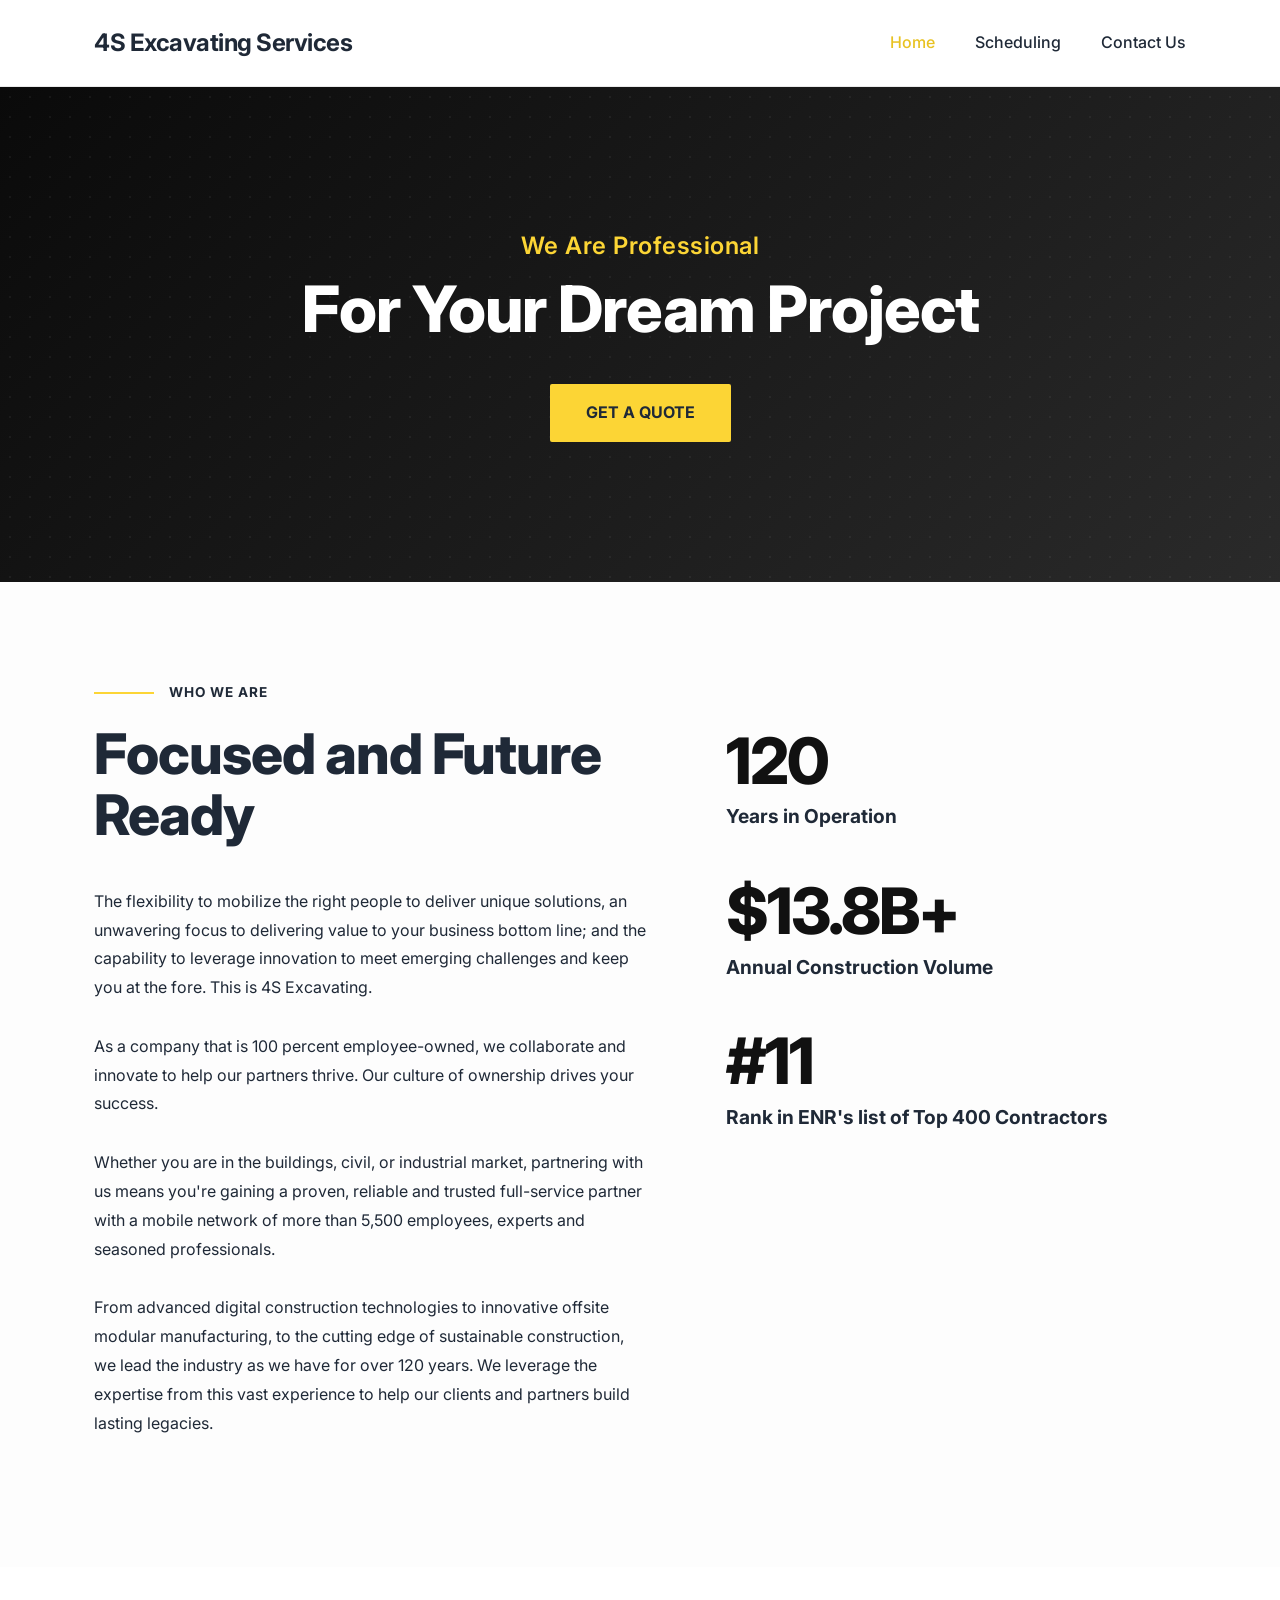
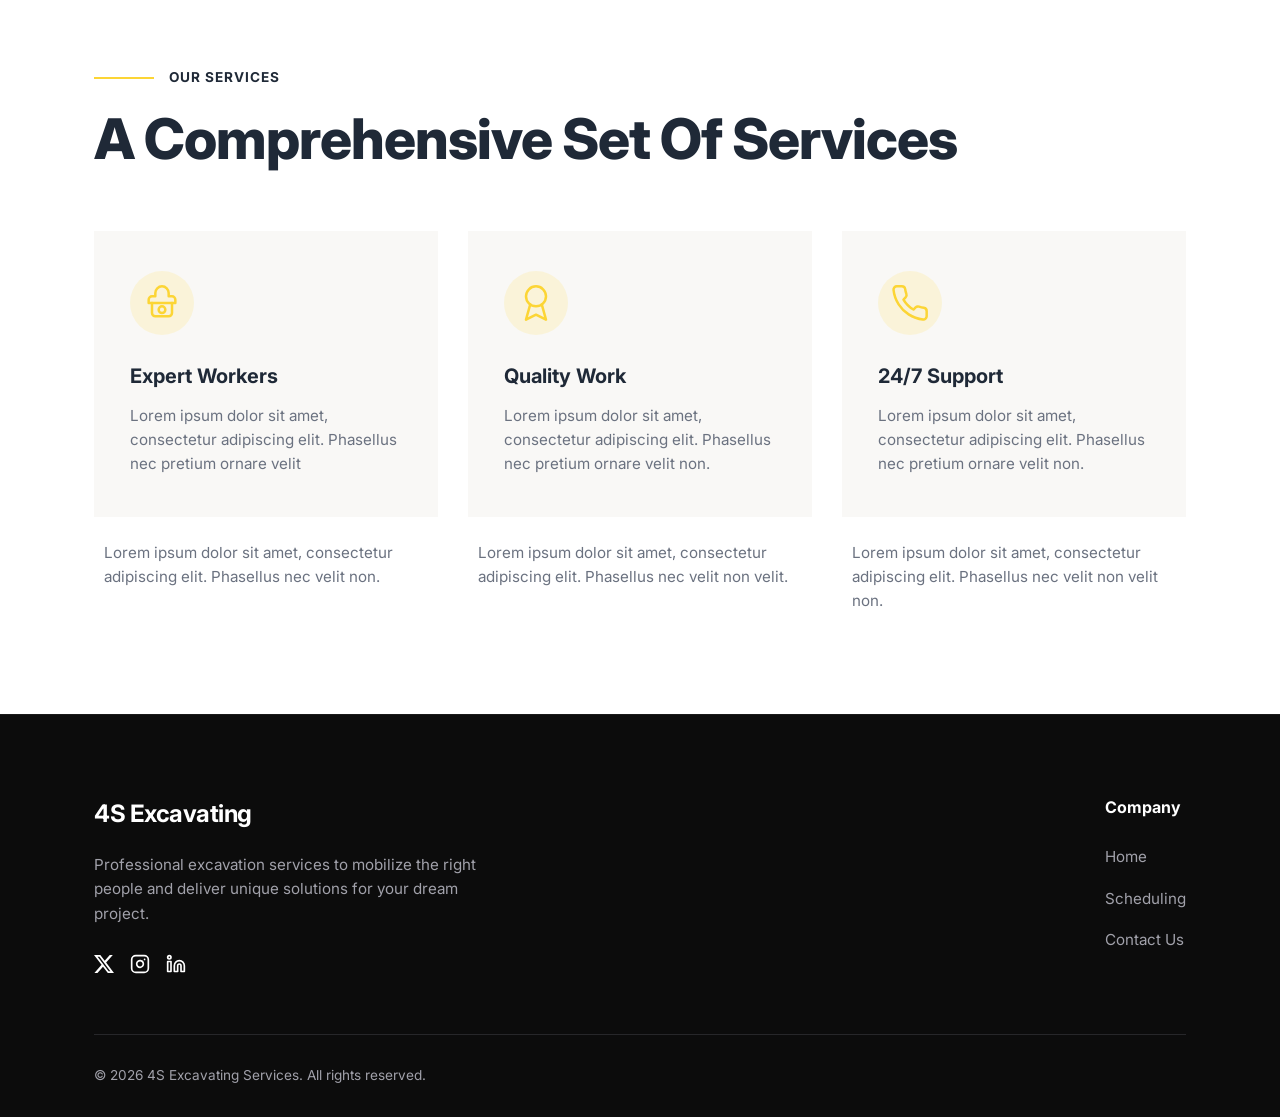
==== index.html @ 70fb63fd "feat: Added a responsive footer for all pages" ====
<!DOCTYPE html>
<html lang="en">
<head>
    <meta charset="UTF-8">
    <meta name="viewport" content="width=device-width, initial-scale=1.0">
    <meta name="description" content="4S Excavating Services - Professional for your dream project.">
    <title>4S Excavating Services</title>
    <link rel="stylesheet" href="styles/style.css">
    <script src="js/mobileMenu.js"></script>
</head>
<body>
    <!-- Navbar -->
    <header class="header">
        <div class="container nav-container">
            <a href="#" class="logo">4S Excavating Services</a>
            <nav class="nav">
                <ul class="nav-list">
                    <li><a href="index.html" class="nav-link active"><span class="link-text">Home</span><span class="mobile-arrow">&rsaquo;</span></a></li>
                    <li><a href="scheduling.html" class="nav-link"><span class="link-text">Scheduling</span><span class="mobile-arrow">&rsaquo;</span></a></li>
                    <li><a href="message.html" class="nav-link"><span class="link-text">Contact Us</span><span class="mobile-arrow">&rsaquo;</span></a></li>
                    <li class="mobile-socials">
                        <a href="#">Facebook</a>
                        <a href="#">Instagram</a>
                        <a href="#">Twitter</a>
                    </li>
                </ul>
            </nav>
            <button class="mobile-menu-btn" aria-label="Toggle menu">
                <span class="bar"></span>
                <span class="bar"></span>
                <span class="bar"></span>
            </button>
        </div>
    </header>

    <!-- Hero Section -->
    <section class="hero">
        <div class="hero-bg"></div>
        <div class="container hero-content">
            <h2 class="subtitle">We Are Professional</h2>
            <h1 class="title">For Your Dream Project</h1>
            <a href="#" class="btn btn-primary">GET A QUOTE</a>
        </div>
    </section>

    <!-- About Section -->
    <section class="about section-animate slide-up">
        <div class="container about-container">
            <div class="about-left">
                <div class="section-tag">
                    <span class="line"></span> WHO WE ARE
                </div>
                <h2>Focused and Future Ready</h2>
                <div class="about-text">
                    <p>The flexibility to mobilize the right people to deliver unique solutions, an unwavering focus to delivering value to your business bottom line; and the capability to leverage innovation to meet emerging challenges and keep you at the fore. This is 4S Excavating.</p>
                    <p>As a company that is 100 percent employee-owned, we collaborate and innovate to help our partners thrive. Our culture of ownership drives your success.</p>
                    <p>Whether you are in the buildings, civil, or industrial market, partnering with us means you're gaining a proven, reliable and trusted full-service partner with a mobile network of more than 5,500 employees, experts and seasoned professionals.</p>
                    <p>From advanced digital construction technologies to innovative offsite modular manufacturing, to the cutting edge of sustainable construction, we lead the industry as we have for over 120 years. We leverage the expertise from this vast experience to help our clients and partners build lasting legacies.</p>
                </div>
            </div>
            <div class="about-right">
                <div class="stat-item">
                    <h3 class="stat-number">120</h3>
                    <p class="stat-label">Years in Operation</p>
                </div>
                <div class="stat-item">
                    <h3 class="stat-number">$13.8B+</h3>
                    <p class="stat-label">Annual Construction Volume</p>
                </div>
                <div class="stat-item">
                    <h3 class="stat-number">#11</h3>
                    <p class="stat-label">Rank in ENR's list of Top 400 Contractors</p>
                </div>
            </div>
        </div>
    </section>

    <!-- Features Section -->
    <section class="features">
        <div class="container">
            <div class="section-tag section-animate slide-left">
                <span class="line"></span> OUR SERVICES
            </div>
            <h2 class="features-title section-animate slide-left" style="animation-delay: 0.1s">A Comprehensive Set Of Services</h2>
            
            <div class="features-grid">
                
                <!-- Column 1 -->
                <div class="feature-column section-animate slide-left" style="animation-delay: 0.2s">
                    <div class="card">
                        <div class="icon-wrapper">
                            <!-- User icon with hard hat -->
                            <svg width="40" height="40" viewBox="0 0 24 24" fill="none" stroke="currentColor" stroke-width="1.5" stroke-linecap="round" stroke-linejoin="round">
                                <path d="M12 2a4 4 0 0 0-4 4v2H6a2 2 0 0 0-2 2v2h16v-2a2 2 0 0 0-2-2h-2V6a4 4 0 0 0-4-4z"></path>
                                <path d="M6 12v6a2 2 0 0 0 2 2h8a2 2 0 0 0 2-2v-6"></path>
                                <circle cx="12" cy="16" r="2"></circle>
                            </svg>
                        </div>
                        <div class="card-text">
                            <h3>Expert Workers</h3>
                            <p>Lorem ipsum dolor sit amet, consectetur adipiscing elit. Phasellus nec pretium ornare velit</p>
                        </div>
                    </div>
                    <p class="bottom-text">Lorem ipsum dolor sit amet, consectetur adipiscing elit. Phasellus nec velit non.</p>
                </div>

                <!-- Column 2 -->
                <div class="feature-column section-animate slide-left" style="animation-delay: 0.3s">
                    <div class="card">
                        <div class="icon-wrapper">
                            <!-- Certificate icon -->
                            <svg width="40" height="40" viewBox="0 0 24 24" fill="none" stroke="currentColor" stroke-width="1.5" stroke-linecap="round" stroke-linejoin="round">
                                <path d="M12 15l-2 5l9-4l-9-4l2 5z" opacity="0"></path>
                                <circle cx="12" cy="8" r="6"></circle>
                                <path d="M15.5 13L18 22l-6-3l-6 3l2.5-9"></path>
                            </svg>
                        </div>
                        <div class="card-text">
                            <h3>Quality Work</h3>
                            <p>Lorem ipsum dolor sit amet, consectetur adipiscing elit. Phasellus nec pretium ornare velit non.</p>
                        </div>
                    </div>
                    <p class="bottom-text">Lorem ipsum dolor sit amet, consectetur adipiscing elit. Phasellus nec velit non velit.</p>
                </div>

                <!-- Column 3 -->
                <div class="feature-column section-animate slide-left" style="animation-delay: 0.4s">
                    <div class="card">
                        <div class="icon-wrapper">
                            <!-- Phone/Support icon -->
                            <svg width="40" height="40" viewBox="0 0 24 24" fill="none" stroke="currentColor" stroke-width="1.5" stroke-linecap="round" stroke-linejoin="round">
                                <path d="M22 16.92v3a2 2 0 0 1-2.18 2 19.79 19.79 0 0 1-8.63-3.07 19.5 19.5 0 0 1-6-6 19.79 19.79 0 0 1-3.07-8.67A2 2 0 0 1 4.11 2h3a2 2 0 0 1 2 1.72 12.84 12.84 0 0 0 .7 2.81 2 2 0 0 1-.45 2.11L8.09 9.91a16 16 0 0 0 6 6l1.27-1.27a2 2 0 0 1 2.11-.45 12.84 12.84 0 0 0 2.81.7A2 2 0 0 1 22 16.92z"></path>
                            </svg>
                        </div>
                        <div class="card-text">
                            <h3>24/7 Support</h3>
                            <p>Lorem ipsum dolor sit amet, consectetur adipiscing elit. Phasellus nec pretium ornare velit non.</p>
                        </div>
                    </div>
                    <p class="bottom-text">Lorem ipsum dolor sit amet, consectetur adipiscing elit. Phasellus nec velit non velit non.</p>
                </div>

            </div>
        </div>
    </section>
    <!-- Footer -->
    <footer class="footer">
        <div class="container">
            <div class="footer-top">
                <div class="footer-brand">
                    <a href="index.html" class="footer-logo">
                        4S Excavating
                    </a>
                    <p class="footer-desc">Professional excavation services to mobilize the right people and deliver unique solutions for your dream project.</p>
                    <div class="footer-socials">
                        <a href="#" aria-label="X">
                            <svg width="20" height="20" viewBox="0 0 24 24" fill="currentColor">
                                <path d="M18.901 1.153h3.68l-8.04 9.19L24 22.846h-7.406l-5.8-7.584-6.638 7.584H.474l8.6-9.83L0 1.154h7.594l5.243 6.932ZM17.61 20.644h2.039L6.486 3.24H4.298Z"/>
                            </svg>
                        </a>
                        <a href="#" aria-label="Instagram">
                            <svg width="20" height="20" viewBox="0 0 24 24" fill="none" stroke="currentColor" stroke-width="2" stroke-linecap="round" stroke-linejoin="round">
                                <rect x="2" y="2" width="20" height="20" rx="5" ry="5"></rect>
                                <path d="M16 11.37A4 4 0 1 1 12.63 8 4 4 0 0 1 16 11.37z"></path>
                                <line x1="17.5" y1="6.5" x2="17.51" y2="6.5"></line>
                            </svg>
                        </a>
                        <a href="#" aria-label="LinkedIn">
                            <svg width="20" height="20" viewBox="0 0 24 24" fill="none" stroke="currentColor" stroke-width="2" stroke-linecap="round" stroke-linejoin="round">
                                <path d="M16 8a6 6 0 0 1 6 6v7h-4v-7a2 2 0 0 0-2-2 2 2 0 0 0-2 2v7h-4v-7a6 6 0 0 1 6-6z"></path>
                                <rect x="2" y="9" width="4" height="12"></rect>
                                <circle cx="4" cy="4" r="2"></circle>
                            </svg>
                        </a>
                    </div>
                </div>
                <div class="footer-links-container">
                    <div class="footer-col">
                        <h4>Company</h4>
                        <ul>
                            <li><a href="index.html">Home</a></li>
                            <li><a href="scheduling.html">Scheduling</a></li>
                            <li><a href="message.html">Contact Us</a></li>
                        </ul>
                    </div>
                </div>
            </div>
            <div class="footer-bottom">
                <p>&copy; 2026 4S Excavating Services. All rights reserved.</p>
            </div>
        </div>
    </footer>
</body>
</html>
---- styles/style.css ----
@import url('https://fonts.googleapis.com/css2?family=Inter:wght@400;500;600;700;800&display=swap');

:root {
    /* Color scheme inspired by the second image */
    --clr-yellow: #fcd535;
    /* Bright yellow accent */
    --clr-yellow-hover: #e8c222;
    --clr-dark: #111111;
    /* Deep black/dark gray for hero */
    --clr-darker: #0a0a0a;
    --clr-white: #ffffff;
    --clr-bg-light: #fdfdfd;
    /* Main background */
    --clr-card-bg: #f5f5f5;
    /* Light gray for cards to stand out on white */

    --text-dark: #1f2937;
    --text-light: #ffffff;
    --text-muted: #6b7280;

    --font-main: 'Inter', sans-serif;
}

* {
    margin: 0;
    padding: 0;
    box-sizing: border-box;
}

body {
    font-family: var(--font-main);
    background-color: var(--clr-bg-light);
    color: var(--text-dark);
    line-height: 1.6;
    overflow-x: hidden;
}

.container {
    width: 100%;
    max-width: 1140px;
    margin: 0 auto;
    padding: 0 24px;
}

/* Navbar exactly like Image 1 (White background, dark text) */
.header {
    background-color: var(--clr-white);
    padding: 24px 0;
    width: 100%;
    border-bottom: 1px solid #eaeaea;
    /* Optional slight separation */
}

.nav-container {
    display: flex;
    justify-content: space-between;
    align-items: center;
}

.logo {
    font-size: 1.5rem;
    font-weight: 700;
    color: var(--text-dark);
    text-decoration: none;
    letter-spacing: -0.5px;
}

.nav-list {
    display: flex;
    list-style: none;
    gap: 40px;
}

.nav-link {
    text-decoration: none;
    color: var(--text-dark);
    font-weight: 500;
    font-size: 1rem;
    transition: color 0.3s ease;
}

.nav-link:hover,
.nav-link.active {
    color: var(--clr-yellow-hover);
}

.mobile-arrow,
.mobile-socials {
    display: none;
}

.mobile-menu-btn {
    display: none;
    background: none;
    border: none;
    cursor: pointer;
    flex-direction: column;
    gap: 5px;
}

.mobile-menu-btn .bar {
    width: 25px;
    height: 3px;
    background-color: var(--text-dark);
    transition: 0.3s;
}

/* Hero Section (Mimicking Image 1 layout, Image 2 dark aesthetics) */
.hero {
    position: relative;
    padding: 140px 0;
    /* Sleek dark gradient background instead of image */
    background: linear-gradient(135deg, var(--clr-darker) 0%, #2a2a2a 100%);
    color: var(--text-light);
    text-align: center;
}

/* Subtle pattern overlay to make it look "blended" and professional */
.hero::after {
    content: '';
    position: absolute;
    top: 0;
    left: 0;
    right: 0;
    bottom: 0;
    opacity: 0.05;
    background-image: radial-gradient(var(--clr-white) 1px, transparent 1px);
    background-size: 20px 20px;
    pointer-events: none;
}

.hero-content {
    position: relative;
    z-index: 2;
    display: flex;
    flex-direction: column;
    align-items: center;
    max-width: 800px;
}

.subtitle {
    font-size: 1.5rem;
    font-weight: 600;
    color: var(--clr-yellow);
    /* Yellow accent from image 2 */
    margin-bottom: 8px;
    letter-spacing: 0.5px;
}

.title {
    font-size: 4rem;
    font-weight: 800;
    color: var(--text-light);
    margin-bottom: 40px;
    line-height: 1.1;
    letter-spacing: -1px;
}

.btn {
    display: inline-block;
    padding: 16px 36px;
    font-size: 1rem;
    font-weight: 700;
    text-decoration: none;
    text-transform: uppercase;
    border: none;
    cursor: pointer;
    transition: all 0.3s ease;
    border-radius: 2px;
}

.btn-primary {
    background-color: var(--clr-yellow);
    color: var(--text-dark);
}

.btn-primary:hover {
    background-color: var(--clr-yellow-hover);
    transform: translateY(-2px);
}

.machines{
    padding: 50px 0;
    background-color: var(--clr-bg-light);
}

.machines h2{
    font-size: 3.5rem;
    font-weight: 800;
    color: var(--text-dark);
    margin-bottom: 40px;
    letter-spacing: -1px;
    line-height: 1.1;
}

.machine-title{
    font-size: 2rem;
}

.machine-image{
    width: 60%;
    object-fit: contain;
}

.machine-container{
    margin-bottom: 50px;
}

/* About Section */
.about {
    padding: 100px 0;
    background-color: var(--clr-bg-light);
}

.about-container {
    display: flex;
    gap: 80px;
    align-items: flex-start;
}

.about-left {
    flex: 1.2;
}

.about-right {
    flex: 1;
    display: flex;
    flex-direction: column;
    gap: 50px;
    padding-top: 50px;
}

.section-tag {
    display: flex;
    align-items: center;
    gap: 15px;
    font-size: 0.85rem;
    font-weight: 700;
    text-transform: uppercase;
    color: var(--text-dark);
    margin-bottom: 20px;
    letter-spacing: 1px;
}

.section-tag .line {
    width: 60px;
    height: 2px;
    background-color: var(--clr-yellow);
}

.about-left h2 {
    font-size: 3.5rem;
    font-weight: 800;
    color: var(--text-dark);
    margin-bottom: 40px;
    letter-spacing: -1px;
    line-height: 1.1;
}

.about-text p {
    font-size: 1rem;
    color: var(--text-dark);
    margin-bottom: 30px;
    line-height: 1.8;
}

.stat-item {
    display: flex;
    flex-direction: column;
}

.stat-number {
    font-size: 4rem;
    font-weight: 800;
    color: var(--clr-dark);
    line-height: 0.9;
    margin-bottom: 12px;
    letter-spacing: -2px;
}

.stat-label {
    font-size: 1.2rem;
    font-weight: 700;
    color: var(--text-dark);
}

/* Animations */
@keyframes slideUp {
    from {
        opacity: 0;
        transform: translateY(60px);
    }

    to {
        opacity: 1;
        transform: translateY(0);
    }
}

@keyframes slideLeft {
    from {
        opacity: 0;
        transform: translateX(-60px);
    }

    to {
        opacity: 1;
        transform: translateX(0);
    }
}

.section-animate {
    opacity: 0;
}

.section-animate.active.slide-up {
    animation: slideUp 0.8s cubic-bezier(0.16, 1, 0.3, 1) forwards;
}

.section-animate.active.slide-left {
    animation: slideLeft 0.8s cubic-bezier(0.16, 1, 0.3, 1) forwards;
}

/* Features Section */
.features {
    padding: 100px 0;
    background-color: var(--clr-white);
}

.features-title {
    font-size: 3.5rem;
    font-weight: 800;
    color: var(--text-dark);
    margin-bottom: 60px;
    letter-spacing: -1px;
    line-height: 1.1;
}

.features-grid {
    display: flex;
    gap: 30px;
}

.feature-column {
    flex: 1;
    display: flex;
    flex-direction: column;
    gap: 24px;
    /* Space between card and bottom text */
}

/* Cards (Wireframe shows side-by-side flex layout for icon and text inside a gray card) */
.card {
    background-color: #f9f8f6;
    padding: 40px 32px;
    display: flex;
    flex-direction: column;
    align-items: flex-start;
    gap: 25px;
    min-height: 200px;
    /* Equalizing heights */
    transition: transform 0.3s ease, box-shadow 0.3s ease;
    /* Adding a subtle left yellow border on hover for polish */
    border-left: 4px solid transparent;
}

.card:hover {
    transform: translateY(-5px);
    box-shadow: 0 10px 30px rgba(0, 0, 0, 0.05);
    border-left: 4px solid var(--clr-yellow);
}

.icon-wrapper {
    flex-shrink: 0;
    display: flex;
    align-items: center;
    justify-content: center;
    width: 64px;
    height: 64px;
    border-radius: 50%;
    /* Using dark icon scheme with yellow accents */
    background-color: rgba(252, 213, 53, 0.15);
    color: var(--clr-yellow);
}

/* Wait, wireframe icon is just a gray/black outline. Let's make it dark with yellow stroke! or just dark */
.icon-wrapper svg {
    color: var(--clr-yellow);
    transition: color 0.3s ease;
}

.card:hover .icon-wrapper svg {
    color: var(--clr-dark);
}

.card-text {
    flex-grow: 1;
}

.card-text h3 {
    font-size: 1.25rem;
    font-weight: 700;
    margin-bottom: 12px;
    color: var(--text-dark);
}

.card-text p {
    font-size: 0.95rem;
    color: var(--text-muted);
    line-height: 1.6;
}

.bottom-text {
    font-size: 0.95rem;
    color: var(--text-muted);
    line-height: 1.6;
    padding: 0 10px;
    /* Slightly inset like the wireframe visually */
}

/* Responsive adjustments */
@media (max-width: 900px) {
    .machines h2{
        font-size: 2.5rem;
    }

    .machine-image{
        width: 80%;
    }

    .about-container {
        flex-direction: column;
        gap: 50px;
    }

    .about-left h2 {
        font-size: 2.5rem;
    }

    .about-right {
        padding-top: 0;
        gap: 30px;
    }

    .stat-number {
        font-size: 3rem;
    }

    .features-title {
        font-size: 2.5rem;
    }

    .features-grid {
        flex-direction: column;
        gap: 50px;
    }

    .title {
        font-size: 3rem;
    }

    .hero {
        padding: 100px 0;
    }
}

@media (max-width: 768px) {
    .machine-image{
        width: 100%;
    }

    .nav-list {
        display: none;
        flex-direction: column;
        position: fixed;
        top: 0;
        left: 0;
        width: 100vw;
        height: 100vh;
        background-color: var(--clr-white);
        padding: 100px 40px 60px 40px;
        z-index: 998;
    }

    .nav-list.active {
        display: flex;
    }

    .nav-link {
        display: flex;
        justify-content: space-between;
        align-items: center;
        width: 100%;
        font-size: 1.5rem;
        font-weight: 400;
        color: var(--text-dark);
        border-bottom: 1px solid transparent;
    }

    .mobile-arrow {
        display: inline-block;
        font-size: 2rem;
        font-weight: 300;
        color: var(--text-dark);
    }

    .mobile-socials {
        margin-top: 150px;
        display: flex;
        justify-content: space-between;
    }

    .mobile-socials a {
        color: var(--text-muted);
        text-decoration: none;
        font-size: 1rem;
        font-weight: 400;
        transition: color 0.3s ease;
    }

    .mobile-socials a:hover {
        color: var(--text-dark);
    }

    .mobile-menu-btn {
        display: flex;
        position: relative;
        z-index: 999;
    }

    .logo {
        position: relative;
        z-index: 999;
    }

    .title {
        font-size: 2.5rem;
    }
}

/* Admin Pages */
.admin-page {
    background-color: var(--clr-bg-light);
    min-height: 100vh;
    padding: 80px 0;
}

.admin-login-section,
.admin-dashboard-section {
    padding: 20px 0 60px 0;
}

.admin-login-card,
.admin-search-card,
.admin-booking-card {
    background-color: var(--clr-white);
    border: 1px solid #eaeaea;
    box-shadow: 0 10px 30px rgba(0, 0, 0, 0.04);
}

.admin-login-card {
    max-width: 520px;
    padding: 40px;
    margin-top: 30px;
}

.admin-login-card h1,
.admin-title {
    font-size: 2.5rem;
    font-weight: 800;
    color: var(--text-dark);
    letter-spacing: -1px;
}

.admin-login-text,
.admin-subtitle {
    font-size: 1rem;
    color: var(--text-muted);
    margin-top: 12px;
    margin-bottom: 30px;
}

.form-group {
    margin-bottom: 22px;
}

.form-group label {
    display: block;
    font-weight: 600;
    margin-bottom: 8px;
    color: var(--text-dark);
}

.form-group input,
.admin-search-card input {
    width: 100%;
    padding: 14px 16px;
    border: 1px solid #dcdcdc;
    font-family: var(--font-main);
    font-size: 1rem;
    color: var(--text-dark);
    background-color: var(--clr-white);
}

.form-group input:focus,
.admin-search-card input:focus {
    outline: 2px solid rgba(252, 213, 53, 0.35);
    border-color: var(--clr-yellow);
}

.form-message {
    margin-top: 18px;
    font-weight: 600;
    color: var(--text-dark);
}

.admin-top-row {
    display: flex;
    justify-content: space-between;
    align-items: flex-start;
    gap: 24px;
    margin-bottom: 32px;
}

.admin-search-card {
    padding: 20px;
    margin-bottom: 28px;
}

.admin-card-list {
    display: grid;
    grid-template-columns: repeat(3, 1fr);
    gap: 24px;
}

.admin-booking-card {
    padding: 28px;
    transition: transform 0.3s ease, box-shadow 0.3s ease;
    border-left: 4px solid transparent;
}

.admin-booking-card:hover {
    transform: translateY(-5px);
    box-shadow: 0 10px 30px rgba(0, 0, 0, 0.05);
    border-left: 4px solid var(--clr-yellow);
}

.admin-booking-card h2 {
    font-size: 1.4rem;
    font-weight: 700;
    margin-bottom: 14px;
    color: var(--text-dark);
}

.admin-booking-card p {
    margin-bottom: 10px;
    color: var(--text-muted);
    line-height: 1.7;
}

.admin-booking-card strong {
    color: var(--text-dark);
}

@media (max-width: 900px) {
    .admin-card-list {
        grid-template-columns: 1fr;
    }

    .admin-top-row {
        flex-direction: column;
        align-items: flex-start;
    }

    .admin-login-card h1,
    .admin-title {
        font-size: 2rem;
    }
}

@media (max-width: 768px) {
    .admin-page {
        padding: 40px 0;
    }

    .admin-login-card {
        padding: 28px;
    }
}

/* Footer Section */
.footer {
    background-color: #0c0c0c; /* Deep non-glassmorphic black */
    color: #f5f5f5;
    padding: 80px 0 30px 0;
    font-family: var(--font-main);
    border-top: 1px solid #1a1a1a;
}

.footer-top {
    display: flex;
    justify-content: space-between;
    gap: 60px;
    margin-bottom: 60px;
}

.footer-brand {
    max-width: 400px;
}

.footer-logo {
    display: inline-flex;
    align-items: center;
    font-size: 1.5rem;
    font-weight: 700;
    color: #ffffff;
    text-decoration: none;
    margin-bottom: 20px;
    letter-spacing: -0.5px;
}

.footer-desc {
    color: #a1a1aa; /* Muted gray text similar to the reference */
    font-size: 0.95rem;
    line-height: 1.6;
    margin-bottom: 28px;
}

.footer-socials {
    display: flex;
    gap: 16px;
}

.footer-socials a {
    color: #ffffff;
    display: flex;
    align-items: center;
    justify-content: center;
    transition: color 0.3s ease;
}

.footer-socials a:hover {
    color: var(--clr-yellow);
}

.footer-links-container {
    display: flex;
    justify-content: flex-end;
    gap: 80px;
}

.footer-col h4 {
    font-size: 1rem;
    font-weight: 700;
    color: #ffffff;
    margin-bottom: 24px;
}

.footer-col ul {
    list-style: none;
    padding: 0;
    margin: 0;
    display: flex;
    flex-direction: column;
    gap: 16px;
}

.footer-col ul li a {
    color: #a1a1aa;
    text-decoration: none;
    font-size: 0.95rem;
    transition: color 0.3s ease;
}

.footer-col ul li a:hover {
    color: #ffffff;
}

.footer-bottom {
    padding-top: 30px;
    border-top: 1px solid #27272a;
    display: flex;
    justify-content: space-between;
    align-items: center;
}

.footer-bottom p {
    color: #a1a1aa;
    font-size: 0.85rem;
}

@media (max-width: 768px) {
    .footer-top {
        flex-direction: column;
        gap: 40px;
    }
    
    .footer-links-container {
        justify-content: flex-start;
    }
}
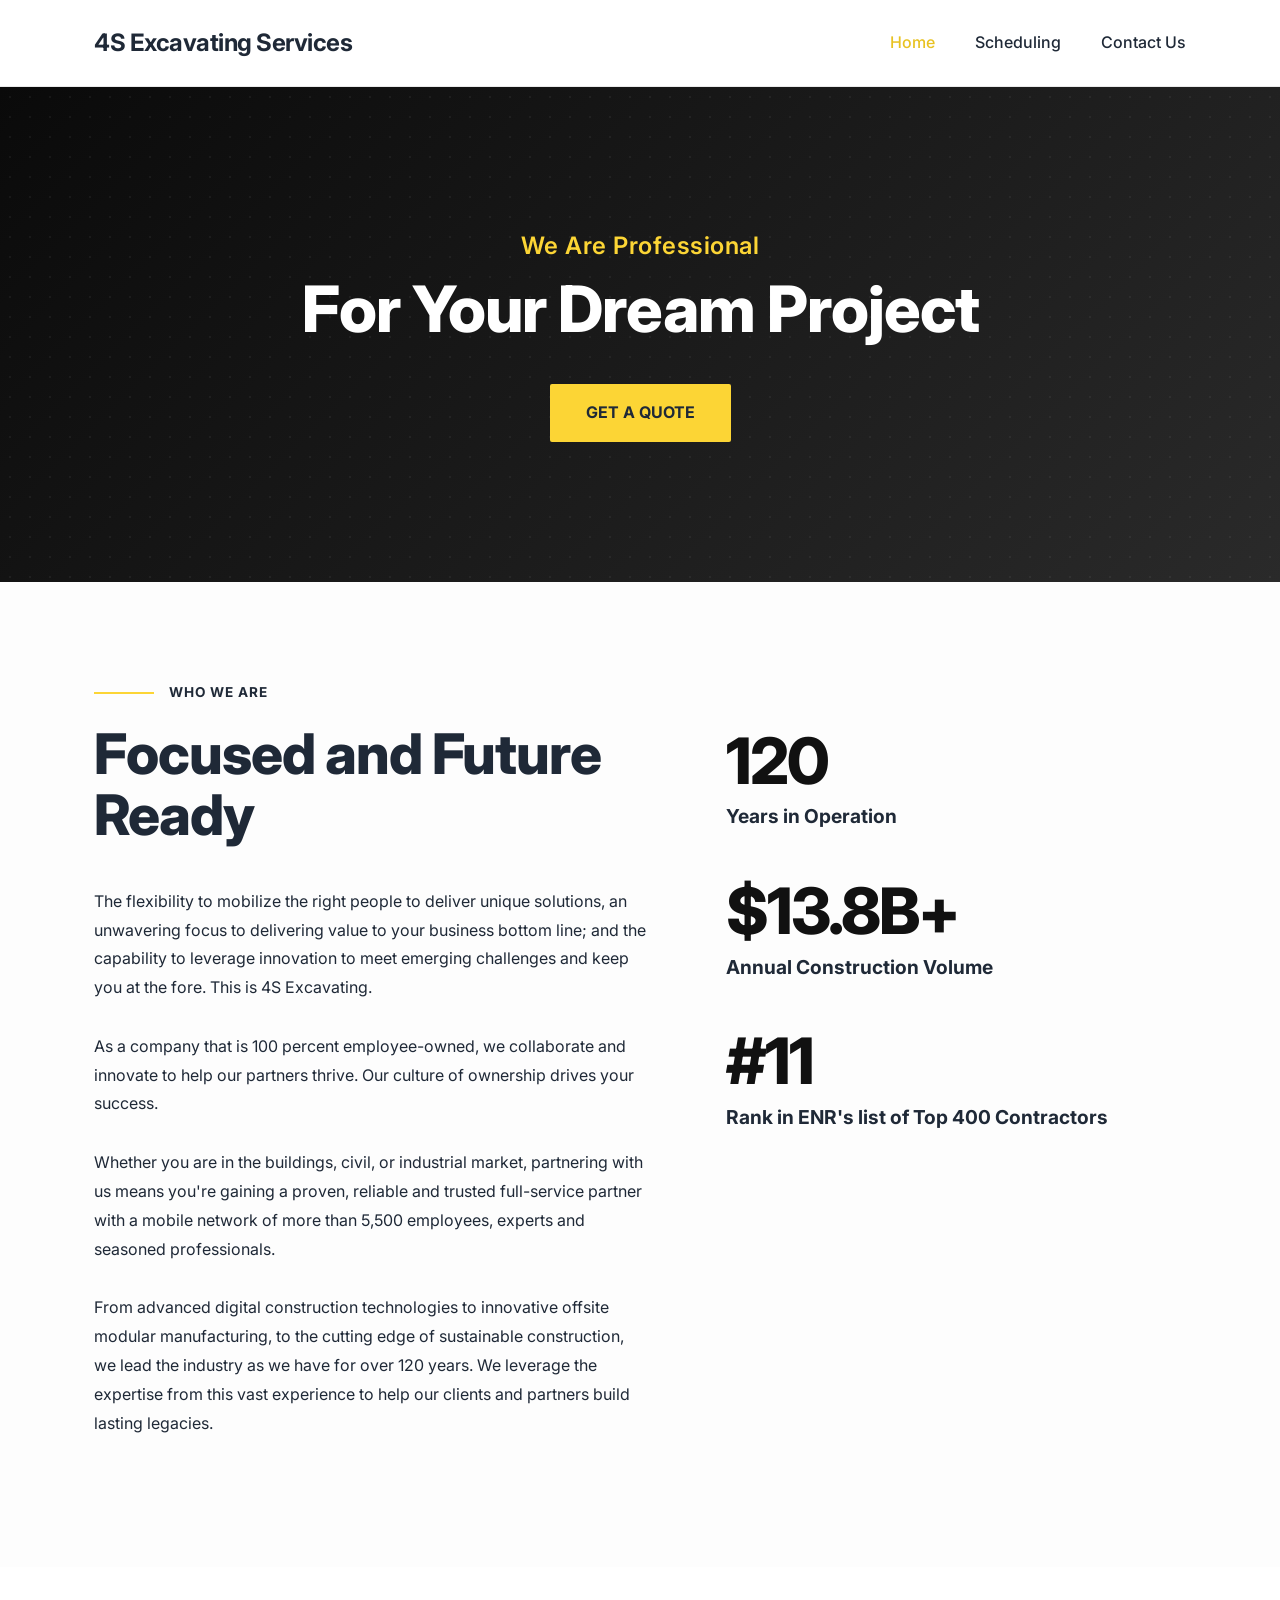
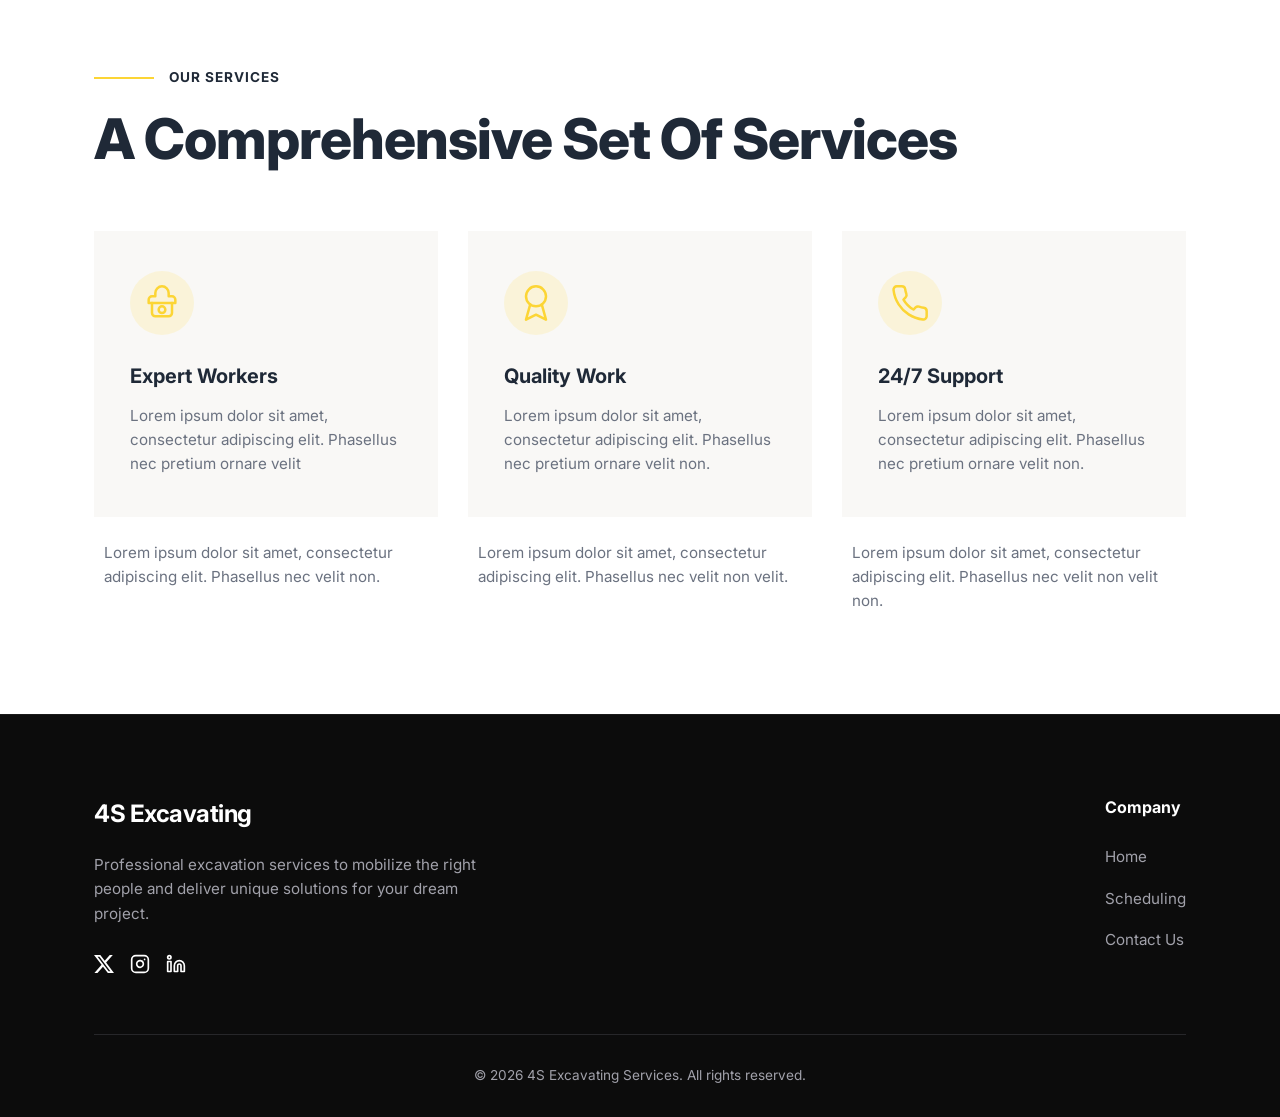
==== commit 579c8a10: "moved animation stuff to different script file" ====
--- a/index.html
+++ b/index.html
@@ -7,6 +7,7 @@
     <title>4S Excavating Services</title>
     <link rel="stylesheet" href="styles/style.css">
     <script src="js/mobileMenu.js"></script>
+    <script src="js/script.js"></script>
 </head>
 <body>
     <!-- Navbar -->
--- a/styles/style.css
+++ b/styles/style.css
@@ -160,6 +160,7 @@
     display: inline-block;
     padding: 16px 36px;
     font-size: 1rem;
+    font-family: var(--font-main);
     font-weight: 700;
     text-decoration: none;
     text-transform: uppercase;
@@ -195,6 +196,11 @@
 
 .machine-title{
     font-size: 2rem;
+}
+
+.available{
+    font-size: 1.5rem;
+    color: rgb(10, 219, 10);
 }
 
 .machine-image{
@@ -780,8 +786,9 @@
     padding-top: 30px;
     border-top: 1px solid #27272a;
     display: flex;
-    justify-content: space-between;
+    justify-content: center;
     align-items: center;
+    text-align: center;
 }
 
 .footer-bottom p {
@@ -798,4 +805,182 @@
     .footer-links-container {
         justify-content: flex-start;
     }
+}
+
+/* Contact Page Styling */
+.contact-page {
+    background-color: var(--clr-white);
+    padding: 80px 0 120px;
+}
+
+.contact-title {
+    font-size: 3.5rem;
+    font-weight: 800;
+    color: #4a4a4a; /* Muted dark gray */
+    margin-bottom: 50px;
+    letter-spacing: -1px;
+}
+
+.contact-grid {
+    display: flex;
+    gap: 40px;
+}
+
+.contact-form-col {
+    flex: 2;
+}
+
+.contact-info-col {
+    flex: 1;
+}
+
+.contact-form {
+    display: flex;
+    flex-direction: column;
+    gap: 24px;
+}
+
+.contact-form label {
+    display: block;
+    font-weight: 500;
+    color: #666; /* Muted label color */
+    margin-bottom: 8px;
+    font-size: 0.95rem;
+}
+
+.contact-form input,
+.contact-form textarea,
+.contact-form select {
+    width: 100%;
+    padding: 16px;
+    border: 1px solid #e5e7eb;
+    background-color: #f9fafb; /* Slightly darker cool gray to pop */
+    font-family: var(--font-main);
+    font-size: 1rem;
+    color: var(--text-dark);
+    box-shadow: 0 1px 3px rgba(0,0,0,0.03);
+    transition: box-shadow 0.3s ease, outline 0.3s ease, border-color 0.3s ease;
+}
+
+.contact-form input:focus,
+.contact-form textarea:focus,
+.contact-form select:focus {
+    outline: 2px solid var(--clr-yellow);
+    box-shadow: 0 4px 12px rgba(0,0,0,0.05);
+}
+
+.contact-form select {
+    appearance: none;
+    cursor: pointer;
+}
+
+.select-wrapper {
+    position: relative;
+}
+
+.select-arrow {
+    position: absolute;
+    top: 50%;
+    right: 16px;
+    transform: translateY(-50%);
+    width: 0;
+    height: 0;
+    border-left: 5px solid transparent;
+    border-right: 5px solid transparent;
+    border-top: 5px solid #888;
+    pointer-events: none;
+}
+
+.contact-form .btn {
+    display: block;
+    margin-left: auto; /* Push to right */
+    margin-top: 24px;
+}
+
+.contact-info-card {
+    background-color: #fbfbfb;
+    padding: 40px;
+    box-shadow: 0 4px 20px rgba(0,0,0,0.03);
+    height: 100%;
+}
+
+.contact-info-card h2 {
+    font-size: 1.5rem;
+    font-weight: 700;
+    color: #4a4a4a;
+    margin-bottom: 30px;
+    padding-bottom: 20px;
+    border-bottom: 1px solid #eaeaea;
+}
+
+.info-item {
+    display: flex;
+    gap: 20px;
+    margin-bottom: 30px;
+}
+
+.info-icon {
+    flex-shrink: 0;
+    width: 40px;
+    height: 40px;
+    display: flex;
+    align-items: center;
+    justify-content: center;
+    border: 2px solid #666;
+    border-radius: 50%;
+    color: #666;
+}
+
+.info-icon svg {
+    width: 20px;
+    height: 20px;
+}
+
+.info-text h3 {
+    font-size: 1rem;
+    font-weight: 700;
+    color: #4a4a4a;
+    margin-bottom: 6px;
+}
+
+.info-text p {
+    font-size: 0.95rem;
+    color: #777;
+    line-height: 1.5;
+}
+
+.info-socials {
+    display: flex;
+    gap: 16px;
+    margin-top: 40px;
+    padding-left: 60px; /* Align with text */
+}
+
+.info-socials a {
+    color: #888;
+    transition: color 0.3s ease;
+}
+
+.info-socials a:hover {
+    color: #333;
+}
+
+@media (max-width: 900px) {
+    .contact-grid {
+        flex-direction: column;
+    }
+    
+    .contact-form .btn {
+        margin-left: 0;
+        width: 100%;
+    }
+    
+    .info-socials {
+        padding-left: 0;
+        justify-content: center;
+    }
+    
+    .contact-title {
+        font-size: 2.5rem;
+    }
 }
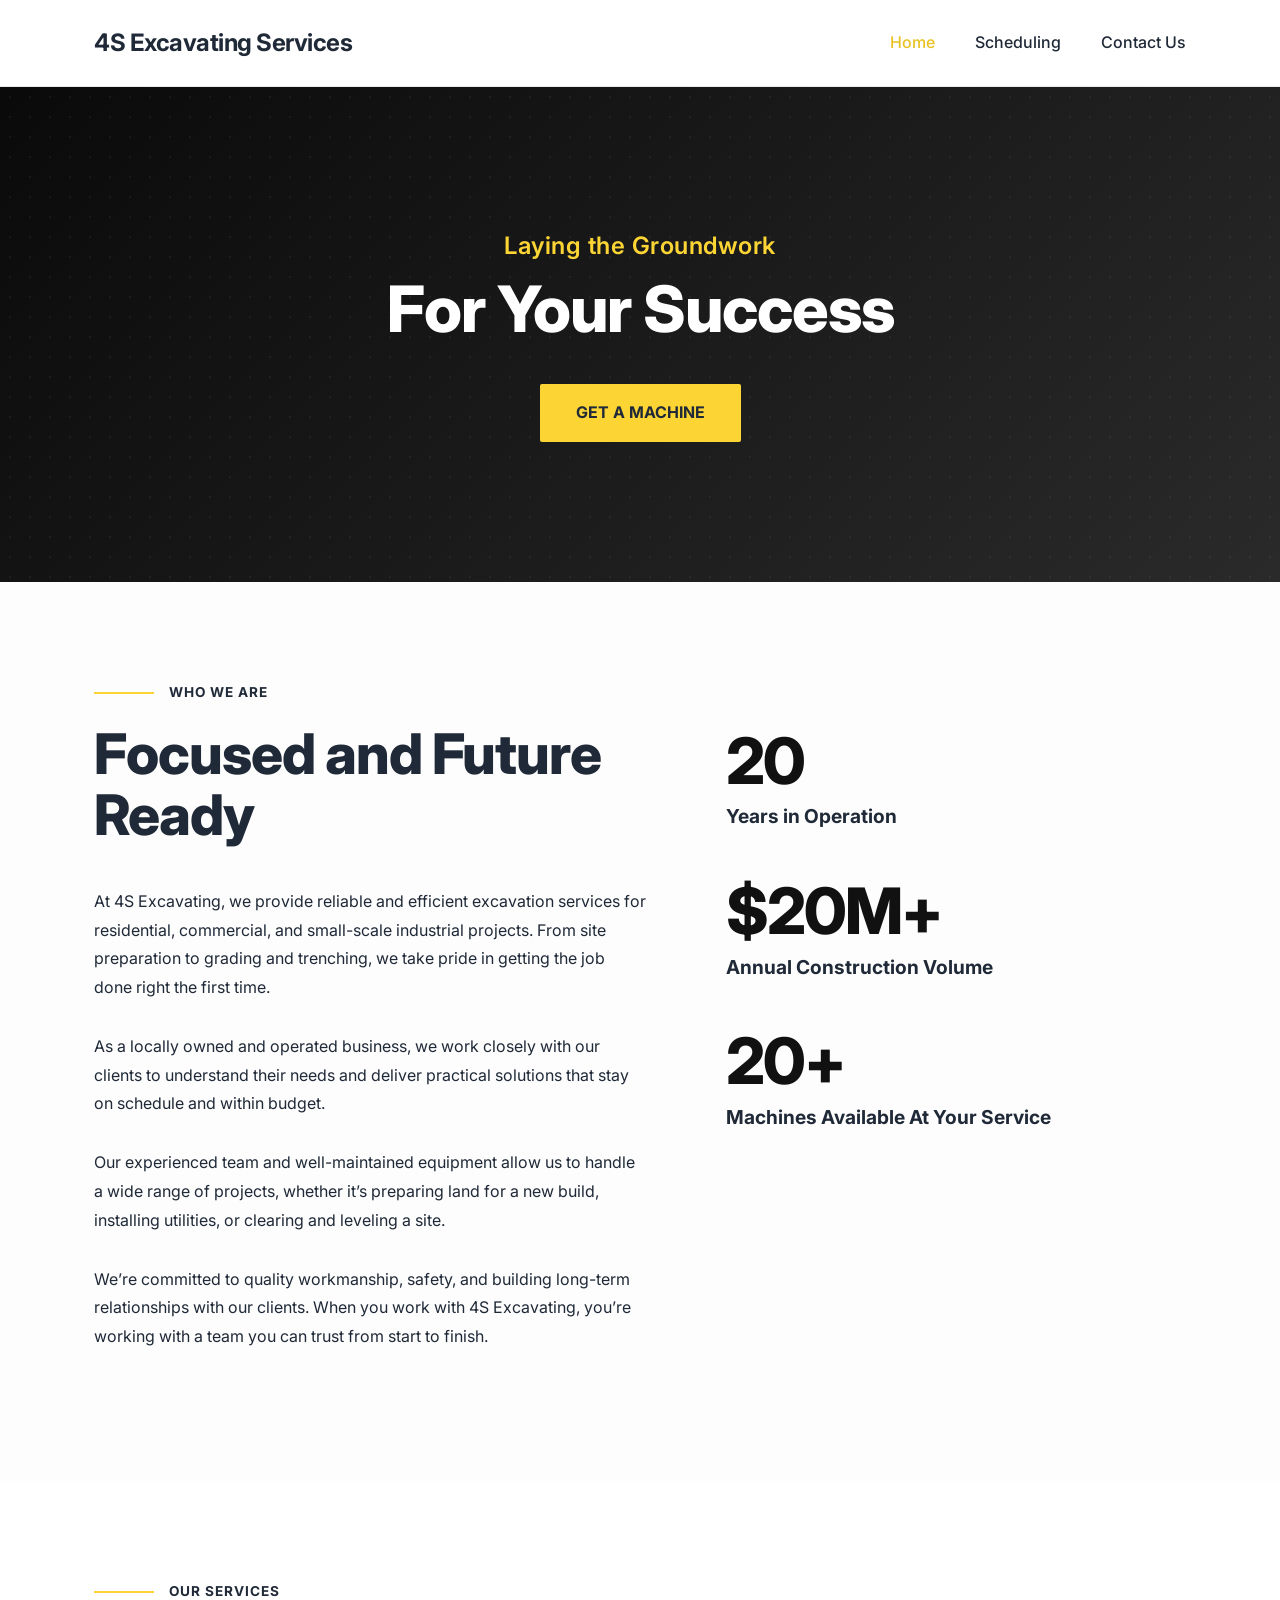
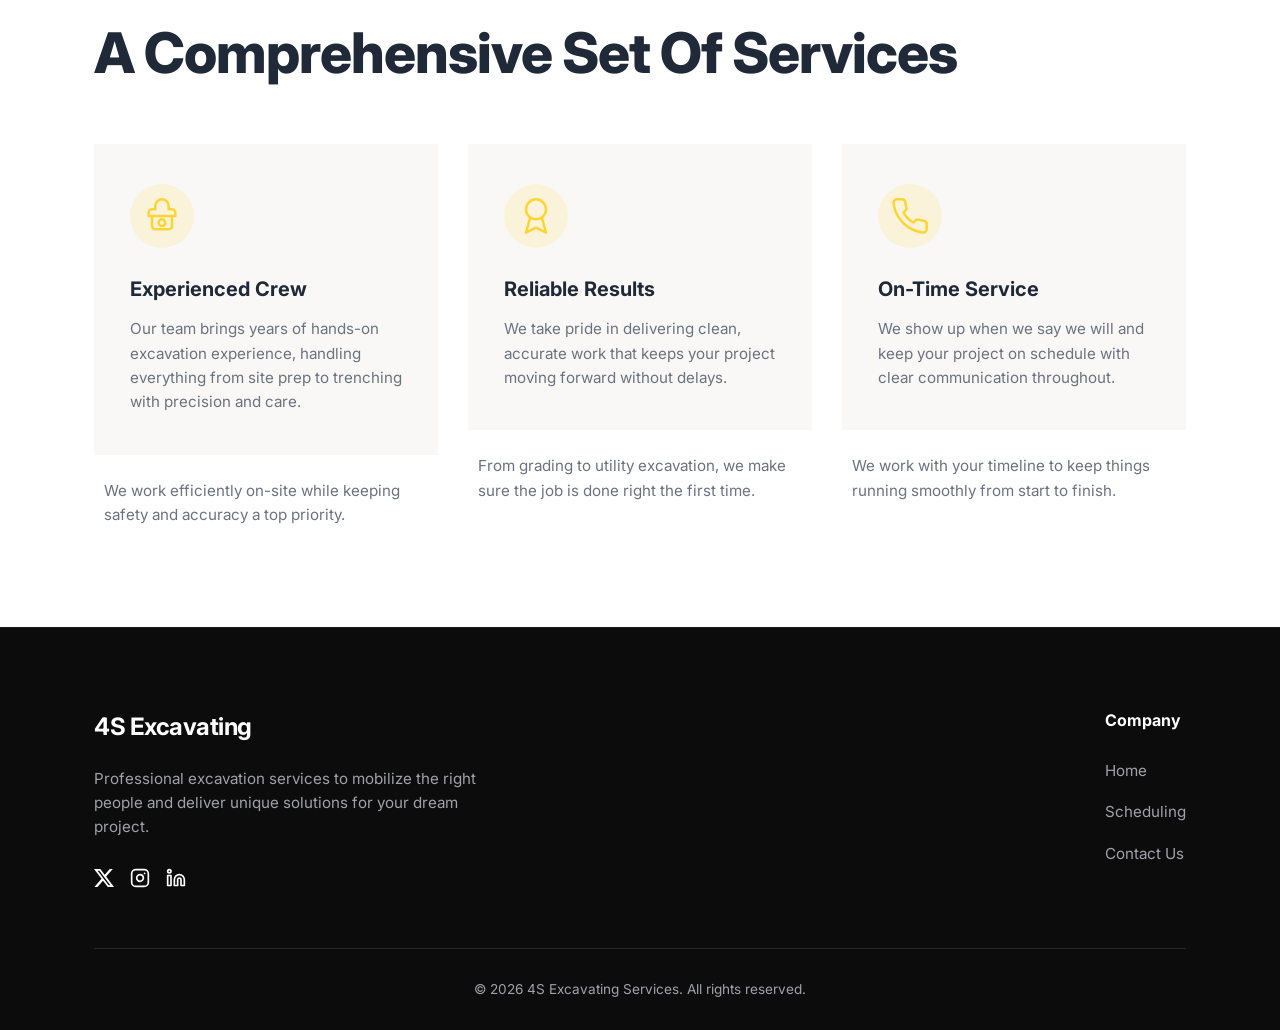
==== commit 1118d303: "(fix): Replaced placeholder text" ====
--- a/index.html
+++ b/index.html
@@ -1,5 +1,6 @@
 <!DOCTYPE html>
 <html lang="en">
+
 <head>
     <meta charset="UTF-8">
     <meta name="viewport" content="width=device-width, initial-scale=1.0">
@@ -9,6 +10,7 @@
     <script src="js/mobileMenu.js"></script>
     <script src="js/script.js"></script>
 </head>
+
 <body>
     <!-- Navbar -->
     <header class="header">
@@ -16,9 +18,12 @@
             <a href="#" class="logo">4S Excavating Services</a>
             <nav class="nav">
                 <ul class="nav-list">
-                    <li><a href="index.html" class="nav-link active"><span class="link-text">Home</span><span class="mobile-arrow">&rsaquo;</span></a></li>
-                    <li><a href="scheduling.html" class="nav-link"><span class="link-text">Scheduling</span><span class="mobile-arrow">&rsaquo;</span></a></li>
-                    <li><a href="message.html" class="nav-link"><span class="link-text">Contact Us</span><span class="mobile-arrow">&rsaquo;</span></a></li>
+                    <li><a href="index.html" class="nav-link active"><span class="link-text">Home</span><span
+                                class="mobile-arrow">&rsaquo;</span></a></li>
+                    <li><a href="scheduling.html" class="nav-link"><span class="link-text">Scheduling</span><span
+                                class="mobile-arrow">&rsaquo;</span></a></li>
+                    <li><a href="message.html" class="nav-link"><span class="link-text">Contact Us</span><span
+                                class="mobile-arrow">&rsaquo;</span></a></li>
                     <li class="mobile-socials">
                         <a href="#">Facebook</a>
                         <a href="#">Instagram</a>
@@ -38,9 +43,9 @@
     <section class="hero">
         <div class="hero-bg"></div>
         <div class="container hero-content">
-            <h2 class="subtitle">We Are Professional</h2>
-            <h1 class="title">For Your Dream Project</h1>
-            <a href="#" class="btn btn-primary">GET A QUOTE</a>
+            <h2 class="subtitle">Laying the Groundwork</h2>
+            <h1 class="title">For Your Success</h1>
+            <a href="scheduling.html" class="btn btn-primary">GET A MACHINE</a>
         </div>
     </section>
 
@@ -53,24 +58,35 @@
                 </div>
                 <h2>Focused and Future Ready</h2>
                 <div class="about-text">
-                    <p>The flexibility to mobilize the right people to deliver unique solutions, an unwavering focus to delivering value to your business bottom line; and the capability to leverage innovation to meet emerging challenges and keep you at the fore. This is 4S Excavating.</p>
-                    <p>As a company that is 100 percent employee-owned, we collaborate and innovate to help our partners thrive. Our culture of ownership drives your success.</p>
-                    <p>Whether you are in the buildings, civil, or industrial market, partnering with us means you're gaining a proven, reliable and trusted full-service partner with a mobile network of more than 5,500 employees, experts and seasoned professionals.</p>
-                    <p>From advanced digital construction technologies to innovative offsite modular manufacturing, to the cutting edge of sustainable construction, we lead the industry as we have for over 120 years. We leverage the expertise from this vast experience to help our clients and partners build lasting legacies.</p>
+                    <p>At 4S Excavating, we provide reliable and efficient excavation services for residential,
+                        commercial, and small-scale industrial projects. From site preparation to grading and trenching,
+                        we take pride in getting the job done right the first time.</p>
+
+                    <p>As a locally owned and operated business, we work closely with our clients to understand their
+                        needs and deliver practical solutions that stay on schedule and within budget.</p>
+
+                    <p>Our experienced team and well-maintained equipment allow us to handle a wide range of projects,
+                        whether it’s preparing land for a new build, installing utilities, or clearing and leveling a
+                        site.</p>
+
+                    <p>We’re committed to quality workmanship, safety, and building long-term relationships with our
+                        clients. When you work with 4S Excavating, you’re working with a team you can trust from start
+                        to
+                        finish.</p>
                 </div>
             </div>
             <div class="about-right">
                 <div class="stat-item">
-                    <h3 class="stat-number">120</h3>
+                    <h3 class="stat-number">20</h3>
                     <p class="stat-label">Years in Operation</p>
                 </div>
                 <div class="stat-item">
-                    <h3 class="stat-number">$13.8B+</h3>
+                    <h3 class="stat-number">$20M+</h3>
                     <p class="stat-label">Annual Construction Volume</p>
                 </div>
                 <div class="stat-item">
-                    <h3 class="stat-number">#11</h3>
-                    <p class="stat-label">Rank in ENR's list of Top 400 Contractors</p>
+                    <h3 class="stat-number">20+</h3>
+                    <p class="stat-label">Machines Available At Your Service</p>
                 </div>
             </div>
         </div>
@@ -82,27 +98,33 @@
             <div class="section-tag section-animate slide-left">
                 <span class="line"></span> OUR SERVICES
             </div>
-            <h2 class="features-title section-animate slide-left" style="animation-delay: 0.1s">A Comprehensive Set Of Services</h2>
-            
+            <h2 class="features-title section-animate slide-left" style="animation-delay: 0.1s">A Comprehensive Set Of
+                Services</h2>
+
             <div class="features-grid">
-                
+
                 <!-- Column 1 -->
                 <div class="feature-column section-animate slide-left" style="animation-delay: 0.2s">
                     <div class="card">
                         <div class="icon-wrapper">
                             <!-- User icon with hard hat -->
-                            <svg width="40" height="40" viewBox="0 0 24 24" fill="none" stroke="currentColor" stroke-width="1.5" stroke-linecap="round" stroke-linejoin="round">
-                                <path d="M12 2a4 4 0 0 0-4 4v2H6a2 2 0 0 0-2 2v2h16v-2a2 2 0 0 0-2-2h-2V6a4 4 0 0 0-4-4z"></path>
+                            <svg width="40" height="40" viewBox="0 0 24 24" fill="none" stroke="currentColor"
+                                stroke-width="1.5" stroke-linecap="round" stroke-linejoin="round">
+                                <path
+                                    d="M12 2a4 4 0 0 0-4 4v2H6a2 2 0 0 0-2 2v2h16v-2a2 2 0 0 0-2-2h-2V6a4 4 0 0 0-4-4z">
+                                </path>
                                 <path d="M6 12v6a2 2 0 0 0 2 2h8a2 2 0 0 0 2-2v-6"></path>
                                 <circle cx="12" cy="16" r="2"></circle>
                             </svg>
                         </div>
                         <div class="card-text">
-                            <h3>Expert Workers</h3>
-                            <p>Lorem ipsum dolor sit amet, consectetur adipiscing elit. Phasellus nec pretium ornare velit</p>
-                        </div>
-                    </div>
-                    <p class="bottom-text">Lorem ipsum dolor sit amet, consectetur adipiscing elit. Phasellus nec velit non.</p>
+                            <h3>Experienced Crew</h3>
+                            <p>Our team brings years of hands-on excavation experience, handling everything from site
+                                prep to trenching with precision and care.</p>
+                        </div>
+                    </div>
+                    <p class="bottom-text">We work efficiently on-site while keeping safety and accuracy a top priority.
+                    </p>
                 </div>
 
                 <!-- Column 2 -->
@@ -110,18 +132,21 @@
                     <div class="card">
                         <div class="icon-wrapper">
                             <!-- Certificate icon -->
-                            <svg width="40" height="40" viewBox="0 0 24 24" fill="none" stroke="currentColor" stroke-width="1.5" stroke-linecap="round" stroke-linejoin="round">
+                            <svg width="40" height="40" viewBox="0 0 24 24" fill="none" stroke="currentColor"
+                                stroke-width="1.5" stroke-linecap="round" stroke-linejoin="round">
                                 <path d="M12 15l-2 5l9-4l-9-4l2 5z" opacity="0"></path>
                                 <circle cx="12" cy="8" r="6"></circle>
                                 <path d="M15.5 13L18 22l-6-3l-6 3l2.5-9"></path>
                             </svg>
                         </div>
                         <div class="card-text">
-                            <h3>Quality Work</h3>
-                            <p>Lorem ipsum dolor sit amet, consectetur adipiscing elit. Phasellus nec pretium ornare velit non.</p>
-                        </div>
-                    </div>
-                    <p class="bottom-text">Lorem ipsum dolor sit amet, consectetur adipiscing elit. Phasellus nec velit non velit.</p>
+                            <h3>Reliable Results</h3>
+                            <p>We take pride in delivering clean, accurate work that keeps your project moving forward
+                                without delays.</p>
+                        </div>
+                    </div>
+                    <p class="bottom-text">From grading to utility excavation, we make sure the job is done right the
+                        first time.</p>
                 </div>
 
                 <!-- Column 3 -->
@@ -129,16 +154,21 @@
                     <div class="card">
                         <div class="icon-wrapper">
                             <!-- Phone/Support icon -->
-                            <svg width="40" height="40" viewBox="0 0 24 24" fill="none" stroke="currentColor" stroke-width="1.5" stroke-linecap="round" stroke-linejoin="round">
-                                <path d="M22 16.92v3a2 2 0 0 1-2.18 2 19.79 19.79 0 0 1-8.63-3.07 19.5 19.5 0 0 1-6-6 19.79 19.79 0 0 1-3.07-8.67A2 2 0 0 1 4.11 2h3a2 2 0 0 1 2 1.72 12.84 12.84 0 0 0 .7 2.81 2 2 0 0 1-.45 2.11L8.09 9.91a16 16 0 0 0 6 6l1.27-1.27a2 2 0 0 1 2.11-.45 12.84 12.84 0 0 0 2.81.7A2 2 0 0 1 22 16.92z"></path>
+                            <svg width="40" height="40" viewBox="0 0 24 24" fill="none" stroke="currentColor"
+                                stroke-width="1.5" stroke-linecap="round" stroke-linejoin="round">
+                                <path
+                                    d="M22 16.92v3a2 2 0 0 1-2.18 2 19.79 19.79 0 0 1-8.63-3.07 19.5 19.5 0 0 1-6-6 19.79 19.79 0 0 1-3.07-8.67A2 2 0 0 1 4.11 2h3a2 2 0 0 1 2 1.72 12.84 12.84 0 0 0 .7 2.81 2 2 0 0 1-.45 2.11L8.09 9.91a16 16 0 0 0 6 6l1.27-1.27a2 2 0 0 1 2.11-.45 12.84 12.84 0 0 0 2.81.7A2 2 0 0 1 22 16.92z">
+                                </path>
                             </svg>
                         </div>
                         <div class="card-text">
-                            <h3>24/7 Support</h3>
-                            <p>Lorem ipsum dolor sit amet, consectetur adipiscing elit. Phasellus nec pretium ornare velit non.</p>
-                        </div>
-                    </div>
-                    <p class="bottom-text">Lorem ipsum dolor sit amet, consectetur adipiscing elit. Phasellus nec velit non velit non.</p>
+                            <h3>On-Time Service</h3>
+                            <p>We show up when we say we will and keep your project on schedule with clear communication
+                                throughout.</p>
+                        </div>
+                    </div>
+                    <p class="bottom-text">We work with your timeline to keep things running smoothly from start to
+                        finish.</p>
                 </div>
 
             </div>
@@ -152,23 +182,29 @@
                     <a href="index.html" class="footer-logo">
                         4S Excavating
                     </a>
-                    <p class="footer-desc">Professional excavation services to mobilize the right people and deliver unique solutions for your dream project.</p>
+                    <p class="footer-desc">Professional excavation services to mobilize the right people and deliver
+                        unique solutions for your dream project.</p>
                     <div class="footer-socials">
                         <a href="#" aria-label="X">
                             <svg width="20" height="20" viewBox="0 0 24 24" fill="currentColor">
-                                <path d="M18.901 1.153h3.68l-8.04 9.19L24 22.846h-7.406l-5.8-7.584-6.638 7.584H.474l8.6-9.83L0 1.154h7.594l5.243 6.932ZM17.61 20.644h2.039L6.486 3.24H4.298Z"/>
+                                <path
+                                    d="M18.901 1.153h3.68l-8.04 9.19L24 22.846h-7.406l-5.8-7.584-6.638 7.584H.474l8.6-9.83L0 1.154h7.594l5.243 6.932ZM17.61 20.644h2.039L6.486 3.24H4.298Z" />
                             </svg>
                         </a>
                         <a href="#" aria-label="Instagram">
-                            <svg width="20" height="20" viewBox="0 0 24 24" fill="none" stroke="currentColor" stroke-width="2" stroke-linecap="round" stroke-linejoin="round">
+                            <svg width="20" height="20" viewBox="0 0 24 24" fill="none" stroke="currentColor"
+                                stroke-width="2" stroke-linecap="round" stroke-linejoin="round">
                                 <rect x="2" y="2" width="20" height="20" rx="5" ry="5"></rect>
                                 <path d="M16 11.37A4 4 0 1 1 12.63 8 4 4 0 0 1 16 11.37z"></path>
                                 <line x1="17.5" y1="6.5" x2="17.51" y2="6.5"></line>
                             </svg>
                         </a>
                         <a href="#" aria-label="LinkedIn">
-                            <svg width="20" height="20" viewBox="0 0 24 24" fill="none" stroke="currentColor" stroke-width="2" stroke-linecap="round" stroke-linejoin="round">
-                                <path d="M16 8a6 6 0 0 1 6 6v7h-4v-7a2 2 0 0 0-2-2 2 2 0 0 0-2 2v7h-4v-7a6 6 0 0 1 6-6z"></path>
+                            <svg width="20" height="20" viewBox="0 0 24 24" fill="none" stroke="currentColor"
+                                stroke-width="2" stroke-linecap="round" stroke-linejoin="round">
+                                <path
+                                    d="M16 8a6 6 0 0 1 6 6v7h-4v-7a2 2 0 0 0-2-2 2 2 0 0 0-2 2v7h-4v-7a6 6 0 0 1 6-6z">
+                                </path>
                                 <rect x="2" y="9" width="4" height="12"></rect>
                                 <circle cx="4" cy="4" r="2"></circle>
                             </svg>
@@ -192,4 +228,5 @@
         </div>
     </footer>
 </body>
-</html>
+
+</html>
--- a/styles/style.css
+++ b/styles/style.css
@@ -983,4 +983,66 @@
     .contact-title {
         font-size: 2.5rem;
     }
+}
+
+/* Modal Styling */
+.modal {
+    display: none;
+    position: fixed;
+    z-index: 1000;
+    left: 0;
+    top: 0;
+    width: 100%;
+    height: 100%;
+    background-color: rgba(17, 17, 17, 0.5); /* subtle backdrop */
+    align-items: center;
+    justify-content: center;
+}
+
+.modal.show {
+    display: flex;
+}
+
+.modal-content {
+    background-color: var(--clr-white);
+    padding: 30px 40px;
+    border-radius: 4px;
+    max-width: 500px;
+    width: 90%;
+    position: relative;
+    box-shadow: 0 10px 30px rgba(0, 0, 0, 0.1);
+    border-left: 4px solid var(--clr-yellow);
+}
+
+/* Let it reuse the slideLeft animation already defined in the CSS */
+.modal-content.slide-left {
+    animation: slideLeft 0.5s cubic-bezier(0.16, 1, 0.3, 1) forwards;
+}
+
+.close-btn {
+    position: absolute;
+    top: 15px;
+    right: 20px;
+    color: var(--text-muted);
+    font-size: 24px;
+    font-weight: bold;
+    cursor: pointer;
+    transition: color 0.3s ease;
+}
+
+.close-btn:hover {
+    color: var(--text-dark);
+}
+
+.modal-content h2 {
+    font-size: 1.5rem;
+    font-weight: 700;
+    color: var(--text-dark);
+    margin-bottom: 12px;
+}
+
+.modal-content p {
+    color: var(--text-muted);
+    font-size: 1rem;
+    line-height: 1.6;
 }
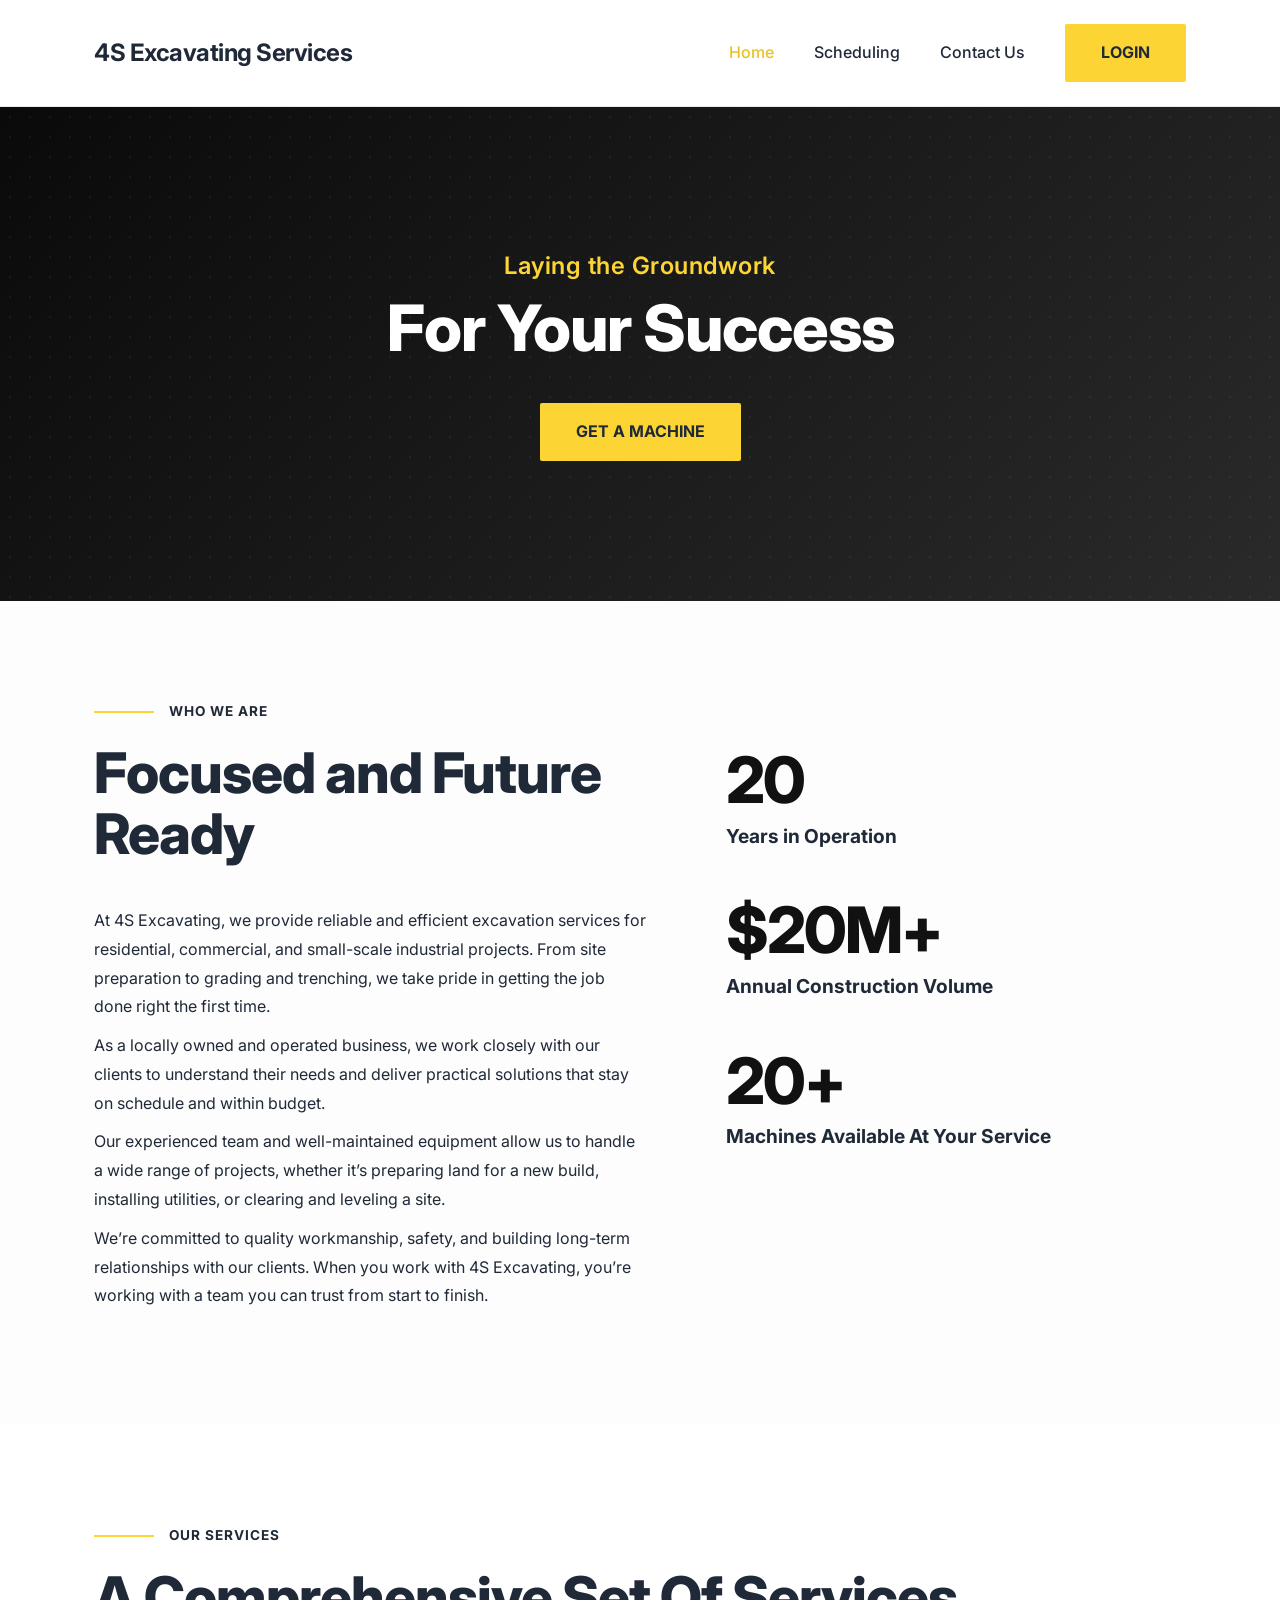
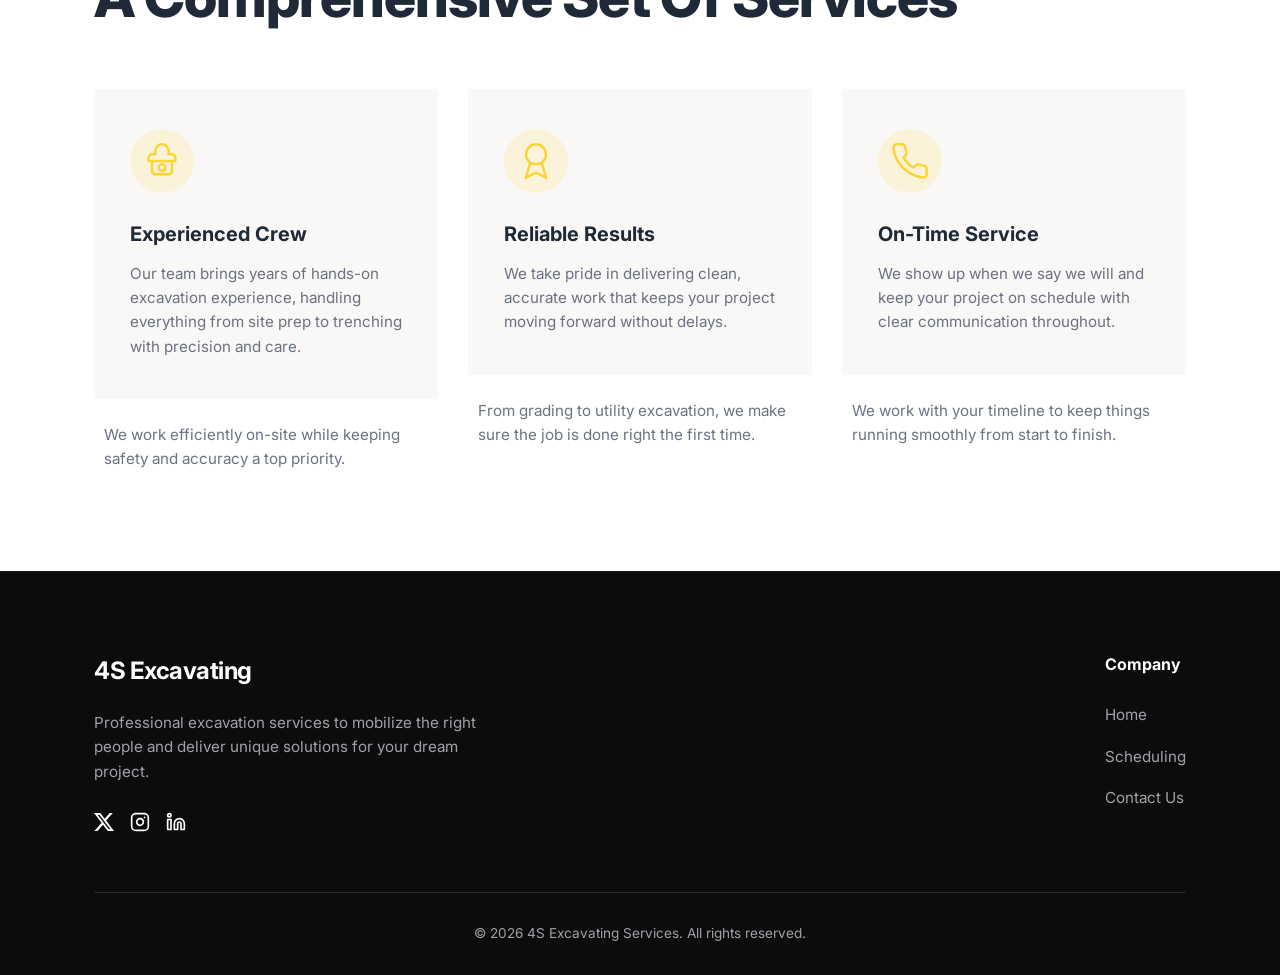
==== commit e1a30754: "(feat): Added a login button that redirects to login.php for all pages" ====
--- a/index.html
+++ b/index.html
@@ -24,6 +24,7 @@
                                 class="mobile-arrow">&rsaquo;</span></a></li>
                     <li><a href="message.html" class="nav-link"><span class="link-text">Contact Us</span><span
                                 class="mobile-arrow">&rsaquo;</span></a></li>
+                    <li class="login-item"><a href="login.php" class="btn btn-primary">Login</a></li>
                     <li class="mobile-socials">
                         <a href="#">Facebook</a>
                         <a href="#">Instagram</a>
--- a/styles/style.css
+++ b/styles/style.css
@@ -69,6 +69,7 @@
     display: flex;
     list-style: none;
     gap: 40px;
+    align-items: center;
 }
 
 .nav-link {
@@ -180,12 +181,17 @@
     transform: translateY(-2px);
 }
 
-.machines{
+.login-btn {
+    width: 215px;
+    text-align: center;
+}
+
+.machines {
     padding: 50px 0;
     background-color: var(--clr-bg-light);
 }
 
-.machines h2{
+.machines h2 {
     font-size: 3.5rem;
     font-weight: 800;
     color: var(--text-dark);
@@ -194,21 +200,21 @@
     line-height: 1.1;
 }
 
-.machine-title{
+.machine-title {
     font-size: 2rem;
 }
 
-.available{
+.available {
     font-size: 1.5rem;
     color: rgb(10, 219, 10);
 }
 
-.machine-image{
+.machine-image {
     width: 60%;
     object-fit: contain;
 }
 
-.machine-container{
+.machine-container {
     margin-bottom: 50px;
 }
 
@@ -216,6 +222,7 @@
 .about {
     padding: 100px 0;
     background-color: var(--clr-bg-light);
+    margin-bottom: 5px;
 }
 
 .about-container {
@@ -266,7 +273,7 @@
 .about-text p {
     font-size: 1rem;
     color: var(--text-dark);
-    margin-bottom: 30px;
+    margin-bottom: 10px;
     line-height: 1.8;
 }
 
@@ -426,11 +433,11 @@
 
 /* Responsive adjustments */
 @media (max-width: 900px) {
-    .machines h2{
+    .machines h2 {
         font-size: 2.5rem;
     }
 
-    .machine-image{
+    .machine-image {
         width: 80%;
     }
 
@@ -471,13 +478,14 @@
 }
 
 @media (max-width: 768px) {
-    .machine-image{
+    .machine-image {
         width: 100%;
     }
 
     .nav-list {
         display: none;
         flex-direction: column;
+        align-items: stretch;
         position: fixed;
         top: 0;
         left: 0;
@@ -511,7 +519,7 @@
     }
 
     .mobile-socials {
-        margin-top: 150px;
+        margin-top: 30px;
         display: flex;
         justify-content: space-between;
     }
@@ -522,6 +530,13 @@
         font-size: 1rem;
         font-weight: 400;
         transition: color 0.3s ease;
+    }
+
+    .login-item {
+        margin-top: 30px;
+        display: flex;
+        justify-content: center;
+        width: 100%;
     }
 
     .mobile-socials a:hover {
@@ -696,7 +711,8 @@
 
 /* Footer Section */
 .footer {
-    background-color: #0c0c0c; /* Deep non-glassmorphic black */
+    background-color: #0c0c0c;
+    /* Deep non-glassmorphic black */
     color: #f5f5f5;
     padding: 80px 0 30px 0;
     font-family: var(--font-main);
@@ -726,7 +742,8 @@
 }
 
 .footer-desc {
-    color: #a1a1aa; /* Muted gray text similar to the reference */
+    color: #a1a1aa;
+    /* Muted gray text similar to the reference */
     font-size: 0.95rem;
     line-height: 1.6;
     margin-bottom: 28px;
@@ -801,7 +818,7 @@
         flex-direction: column;
         gap: 40px;
     }
-    
+
     .footer-links-container {
         justify-content: flex-start;
     }
@@ -816,7 +833,8 @@
 .contact-title {
     font-size: 3.5rem;
     font-weight: 800;
-    color: #4a4a4a; /* Muted dark gray */
+    color: #4a4a4a;
+    /* Muted dark gray */
     margin-bottom: 50px;
     letter-spacing: -1px;
 }
@@ -843,7 +861,8 @@
 .contact-form label {
     display: block;
     font-weight: 500;
-    color: #666; /* Muted label color */
+    color: #666;
+    /* Muted label color */
     margin-bottom: 8px;
     font-size: 0.95rem;
 }
@@ -854,11 +873,12 @@
     width: 100%;
     padding: 16px;
     border: 1px solid #e5e7eb;
-    background-color: #f9fafb; /* Slightly darker cool gray to pop */
+    background-color: #f9fafb;
+    /* Slightly darker cool gray to pop */
     font-family: var(--font-main);
     font-size: 1rem;
     color: var(--text-dark);
-    box-shadow: 0 1px 3px rgba(0,0,0,0.03);
+    box-shadow: 0 1px 3px rgba(0, 0, 0, 0.03);
     transition: box-shadow 0.3s ease, outline 0.3s ease, border-color 0.3s ease;
 }
 
@@ -866,7 +886,7 @@
 .contact-form textarea:focus,
 .contact-form select:focus {
     outline: 2px solid var(--clr-yellow);
-    box-shadow: 0 4px 12px rgba(0,0,0,0.05);
+    box-shadow: 0 4px 12px rgba(0, 0, 0, 0.05);
 }
 
 .contact-form select {
@@ -893,14 +913,15 @@
 
 .contact-form .btn {
     display: block;
-    margin-left: auto; /* Push to right */
+    margin-left: auto;
+    /* Push to right */
     margin-top: 24px;
 }
 
 .contact-info-card {
     background-color: #fbfbfb;
     padding: 40px;
-    box-shadow: 0 4px 20px rgba(0,0,0,0.03);
+    box-shadow: 0 4px 20px rgba(0, 0, 0, 0.03);
     height: 100%;
 }
 
@@ -953,7 +974,8 @@
     display: flex;
     gap: 16px;
     margin-top: 40px;
-    padding-left: 60px; /* Align with text */
+    padding-left: 60px;
+    /* Align with text */
 }
 
 .info-socials a {
@@ -969,17 +991,17 @@
     .contact-grid {
         flex-direction: column;
     }
-    
+
     .contact-form .btn {
         margin-left: 0;
         width: 100%;
     }
-    
+
     .info-socials {
         padding-left: 0;
         justify-content: center;
     }
-    
+
     .contact-title {
         font-size: 2.5rem;
     }
@@ -994,7 +1016,8 @@
     top: 0;
     width: 100%;
     height: 100%;
-    background-color: rgba(17, 17, 17, 0.5); /* subtle backdrop */
+    background-color: rgba(17, 17, 17, 0.5);
+    /* subtle backdrop */
     align-items: center;
     justify-content: center;
 }
